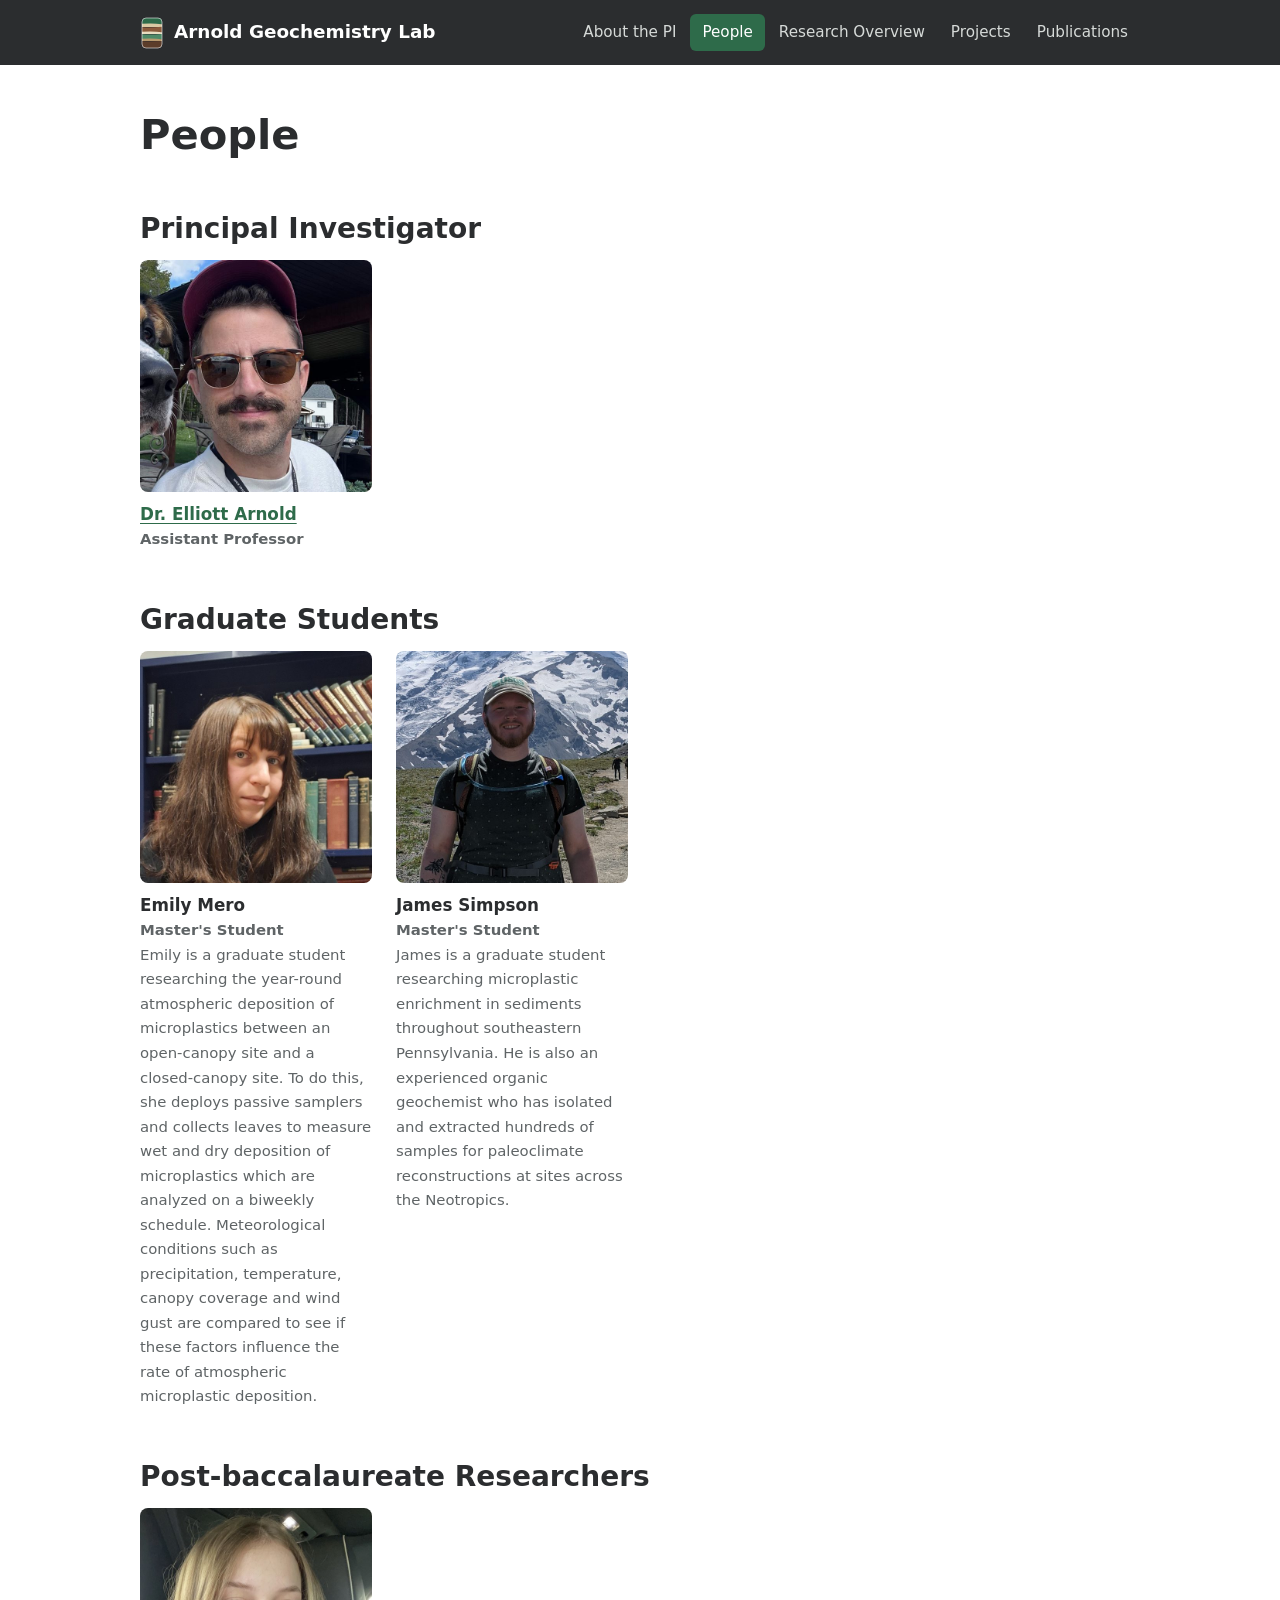
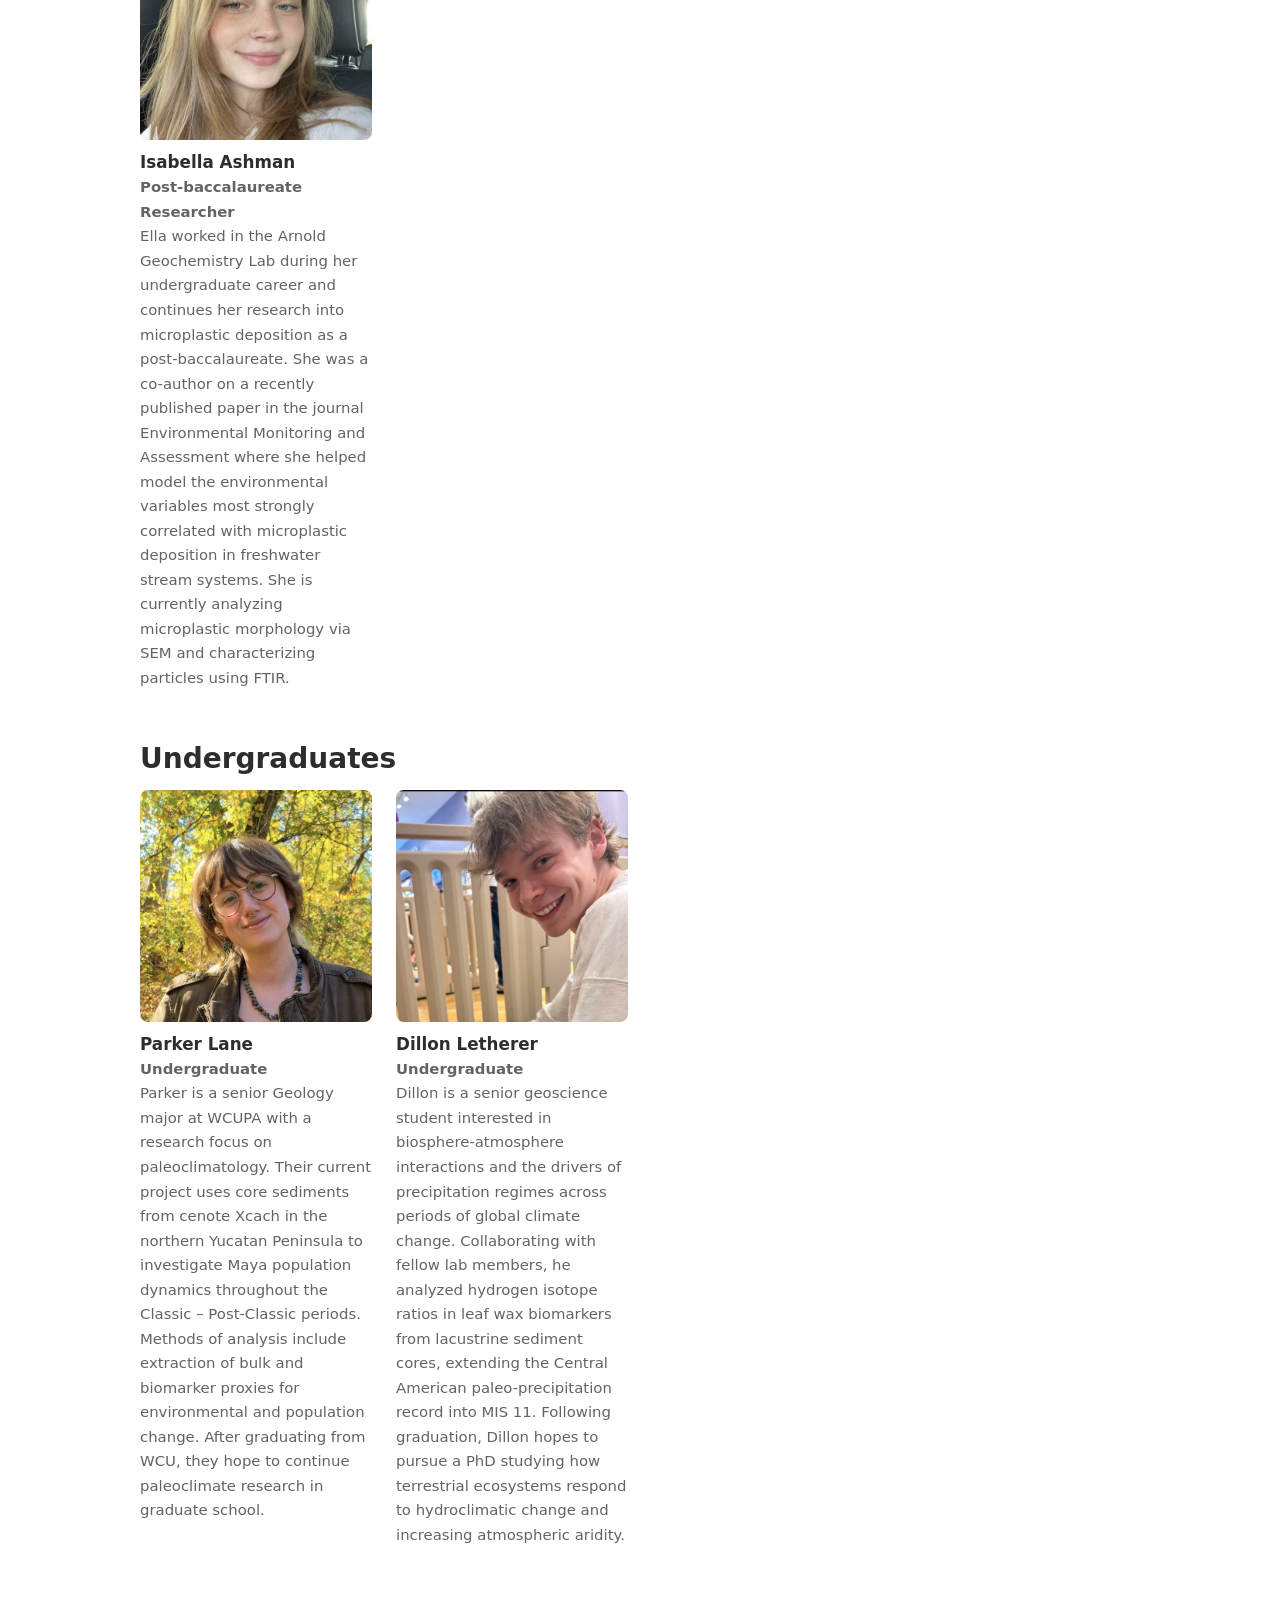
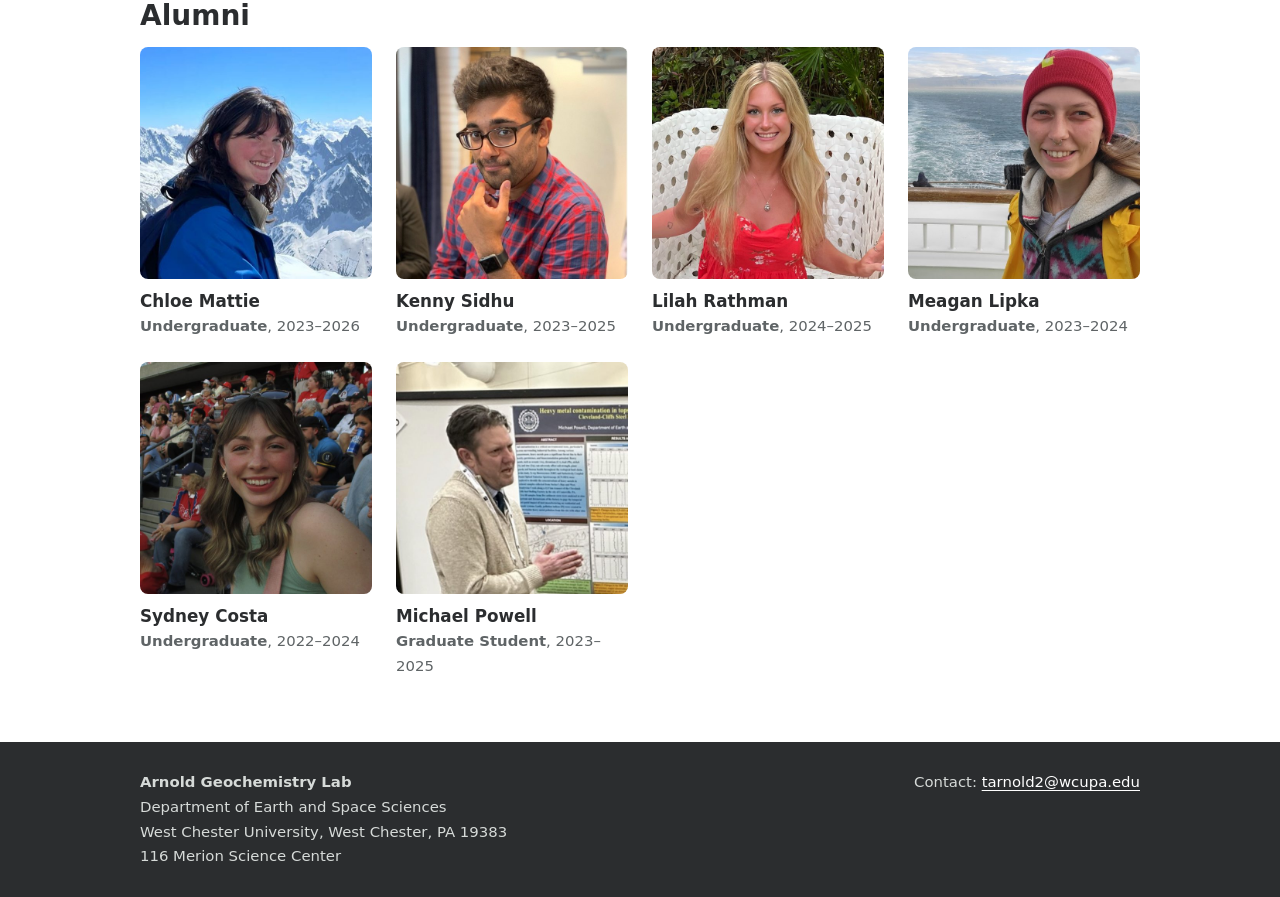
==== people.html @ 4ca5b94d "Add Arnold Geochemistry Lab website Co-Authored-By: Claude Opus 5.5 <noreply@anthropic.com>" ====
<!doctype html>
<html lang="en">
<head>
  <meta charset="utf-8">
  <meta name="viewport" content="width=device-width, initial-scale=1">
  <title>People · Arnold Geochemistry Lab</title>
  <link rel="stylesheet" href="css/style.css?v=2">
  <link rel="icon" href="assets/logo.svg" type="image/svg+xml">
</head>
<body>

<header class="site-header">
  <div class="wrap">
    <a class="brand" href="index.html"><img src="assets/logo.svg" alt="" width="24" height="32">Arnold Geochemistry Lab</a>
    <nav class="nav" aria-label="Main">
      <a href="pi.html">About the PI</a>
      <a href="people.html" aria-current="page">People</a>
      <a href="research.html">Research Overview</a>
      <a href="projects.html">Projects</a>
      <a href="publications.html">Publications</a>
    </nav>
  </div>
</header>

<main class="wrap">

  <div class="page-head">
    <h1>People</h1>
  </div>

  <!-- Current members, grouped by role in this order:
       PI, Postdoc, PhD Student, Master's Student, Undergraduate, Staff.
       Each person: name, role, start_year, photo, optional email/website, bio. -->

  <h2>Principal Investigator</h2>
  <div class="people">
    <div class="person">
      <img src="assets/people/dr-elliott-arnold.jpg" alt="Dr. Elliott Arnold" width="600" height="600" loading="lazy">
      <h3><a href="pi.html">Dr. Elliott Arnold</a></h3>
      <p><strong>Assistant Professor</strong></p>
    </div>
  </div>

  <h2>Graduate Students</h2>
  <div class="people">
    <div class="person">
      <img src="assets/people/emily-mero.jpg" alt="Emily Mero" loading="lazy">
      <h3>Emily Mero</h3>
      <p><strong>Master's Student</strong></p>
      <p>Emily is a graduate student researching the year-round atmospheric deposition of microplastics between an open-canopy site and a closed-canopy site. To do this, she deploys passive samplers and collects leaves to measure wet and dry deposition of microplastics which are analyzed on a biweekly schedule. Meteorological conditions such as precipitation, temperature, canopy coverage and wind gust are compared to see if these factors influence the rate of atmospheric microplastic deposition.</p>
    </div>
    <div class="person">
      <img src="assets/people/james-simpson.jpg" alt="James Simpson" loading="lazy">
      <h3>James Simpson</h3>
      <p><strong>Master's Student</strong></p>
      <p>James is a graduate student researching microplastic enrichment in sediments throughout southeastern Pennsylvania. He is also an experienced organic geochemist who has isolated and extracted hundreds of samples for paleoclimate reconstructions at sites across the Neotropics.</p>
    </div>
  </div>

  <h2>Post-baccalaureate Researchers</h2>
  <div class="people">
    <div class="person">
      <img src="assets/people/isabella-ashman.jpg" alt="Isabella Ashman" loading="lazy">
      <h3>Isabella Ashman</h3>
      <p><strong>Post-baccalaureate Researcher</strong></p>
      <p>Ella worked in the Arnold Geochemistry Lab during her undergraduate career and continues her research into microplastic deposition as a post-baccalaureate. She was a co-author on a recently published paper in the journal Environmental Monitoring and Assessment where she helped model the environmental variables most strongly correlated with microplastic deposition in freshwater stream systems. She is currently analyzing microplastic morphology via SEM and characterizing particles using FTIR.</p>
    </div>
  </div>

  <h2>Undergraduates</h2>
  <div class="people">
    <div class="person">
      <img src="assets/people/parker-lane.jpg" alt="Parker Lane" loading="lazy">
      <h3>Parker Lane</h3>
      <p><strong>Undergraduate</strong></p>
      <p>Parker is a senior Geology major at WCUPA with a research focus on paleoclimatology. Their current project uses core sediments from cenote Xcach in the northern Yucatan Peninsula to investigate Maya population dynamics throughout the Classic – Post-Classic periods. Methods of analysis include extraction of bulk and biomarker proxies for environmental and population change. After graduating from WCU, they hope to continue paleoclimate research in graduate school.</p>
    </div>
    <div class="person">
      <img src="assets/people/dillon-letherer.jpg" alt="Dillon Letherer" loading="lazy">
      <h3>Dillon Letherer</h3>
      <p><strong>Undergraduate</strong></p>
      <p>Dillon is a senior geoscience student interested in biosphere-atmosphere interactions and the drivers of precipitation regimes across periods of global climate change. Collaborating with fellow lab members, he analyzed hydrogen isotope ratios in leaf wax biomarkers from lacustrine sediment cores, extending the Central American paleo-precipitation record into MIS 11. Following graduation, Dillon hopes to pursue a PhD studying how terrestrial ecosystems respond to hydroclimatic change and increasing atmospheric aridity.</p>
    </div>
  </div>

  <h2>Alumni</h2>
  <div class="people">
    <div class="person">
      <img src="assets/people/chloe-mattie.jpg" alt="Chloe Mattie" loading="lazy">
      <h3>Chloe Mattie</h3>
      <p><strong>Undergraduate</strong>, 2023–2026</p>
    </div>
    <div class="person">
      <img src="assets/people/kenny-sidhu.jpg" alt="Kenny Sidhu" loading="lazy">
      <h3>Kenny Sidhu</h3>
      <p><strong>Undergraduate</strong>, 2023–2025</p>
    </div>
    <div class="person">
      <img src="assets/people/lilah-rathman.jpg" alt="Lilah Rathman" loading="lazy">
      <h3>Lilah Rathman</h3>
      <p><strong>Undergraduate</strong>, 2024–2025</p>
    </div>
    <div class="person">
      <img src="assets/people/meagan-lipka.jpg" alt="Meagan Lipka" loading="lazy">
      <h3>Meagan Lipka</h3>
      <p><strong>Undergraduate</strong>, 2023–2024</p>
    </div>
    <div class="person">
      <img src="assets/people/sydney-costa.jpg" alt="Sydney Costa" loading="lazy">
      <h3>Sydney Costa</h3>
      <p><strong>Undergraduate</strong>, 2022–2024</p>
    </div>
    <div class="person">
      <img src="assets/people/michael-powell.jpg" alt="Michael Powell presenting a research poster" loading="lazy">
      <h3>Michael Powell</h3>
      <p><strong>Graduate Student</strong>, 2023–2025</p>
    </div>
  </div>

</main>

<footer class="site-footer">
  <div class="wrap">
    <p><strong>Arnold Geochemistry Lab</strong><br>
      Department of Earth and Space Sciences<br>
      West Chester University, West Chester, PA 19383<br>
      116 Merion Science Center</p>
    <p>Contact: <a href="mailto:tarnold2@wcupa.edu">tarnold2@wcupa.edu</a></p>
  </div>
</footer>

</body>
</html>
---- css/style.css ----
/* Arnold Geochemistry Lab — shared styles
   Colors: primary charcoal #2B2D2F, accent forest green #2E6B4A. System fonts only. */

:root {
  --charcoal: #2b2d2f;
  --green: #2e6b4a;
  --green-dark: #24563b;
  --green-soft: #e8f1ec;
  --bg: #ffffff;
  --bg-alt: #f5f6f5;
  --ink: #2b2d2f;
  --muted: #5f6466;
  --line: #e1e4e2;
  --ph-bg: #fff4c2;   /* placeholder highlight */
  --ph-line: #d9b100;
  --radius: 8px;
  --max: 1040px;
  --font: system-ui, -apple-system, "Segoe UI", Roboto, "Helvetica Neue", Arial, sans-serif;
}

* { box-sizing: border-box; }

body {
  margin: 0;
  background: var(--bg);
  color: var(--ink);
  font: 17px/1.65 var(--font);
}

img { max-width: 100%; display: block; }

a { color: var(--green); text-underline-offset: 3px; }
a:hover { color: var(--green-dark); text-decoration-thickness: 2px; }

h1, h2, h3 { line-height: 1.25; margin: 0 0 .5em; color: var(--charcoal); }
h1 { font-size: clamp(1.9rem, 4vw, 2.6rem); font-weight: 700; }
h2 { font-size: clamp(1.4rem, 2.6vw, 1.75rem); font-weight: 700; margin-top: 1.8em; }
h3 { font-size: 1.15rem; font-weight: 600; }

.wrap {
  max-width: var(--max);
  margin: 0 auto;
  padding-inline: 20px;
}

/* ---------- header / nav ---------- */

.site-header { background: var(--charcoal); }
.site-header .wrap {
  display: flex;
  align-items: center;
  justify-content: space-between;
  flex-wrap: wrap;
  gap: 8px 24px;
  padding-block: 14px;
}
.brand {
  color: #fff;
  font-size: 1.15rem;
  font-weight: 700;
  text-decoration: none;
  display: flex;
  align-items: center;
  gap: 10px;
}
.brand img { width: 24px; height: 32px; flex: none; }
.brand:hover { color: #fff; }
.nav { display: flex; flex-wrap: wrap; gap: 2px; }
.nav a {
  color: #d6dad8;
  text-decoration: none;
  padding: 6px 12px;
  border-radius: 6px;
  font-size: .95rem;
}
.nav a:hover { color: #fff; background: rgba(255, 255, 255, .1); }
.nav a[aria-current="page"] { color: #fff; background: var(--green); }

/* ---------- homepage intro ---------- */

.intro {
  background: var(--bg-alt);
  border-bottom: 1px solid var(--line);
  padding-block: clamp(40px, 8vw, 80px);
}
.intro-grid {
  display: grid;
  grid-template-columns: 1.1fr 1fr;
  gap: clamp(24px, 4vw, 48px);
  align-items: center;
}
@media (max-width: 760px) { .intro-grid { grid-template-columns: 1fr; } }
.intro-photo {
  width: 100%;
  height: auto;
  aspect-ratio: 4 / 3;
  object-fit: cover;
  border-radius: var(--radius);
}
.intro h1 { max-width: 22ch; }
.intro p { font-size: 1.1rem; max-width: 65ch; margin: 0 0 1.4em; }
.intro .affil { color: var(--green); font-weight: 600; font-size: .95rem; margin-bottom: 10px; }

.btn {
  display: inline-block;
  padding: 9px 18px;
  border-radius: 6px;
  background: var(--green);
  color: #fff;
  text-decoration: none;
  font-weight: 600;
}
.btn:hover { background: var(--green-dark); color: #fff; }
.btn.secondary { background: transparent; color: var(--green); border: 1px solid var(--green); margin-left: 6px; }
.btn.secondary:hover { background: var(--green-soft); color: var(--green-dark); }

/* ---------- homepage "Join the lab" band ---------- */

.join {
  background: var(--green);
  color: #fff;
  padding-block: clamp(32px, 6vw, 52px);
}
.join h2 { color: #fff; margin: 0 0 .4em; }
.join p { max-width: 70ch; margin: 0; font-size: 1.08rem; }
.join a { color: #fff; font-weight: 600; }
.join a:hover { color: #fff; text-decoration-thickness: 2px; }

/* ---------- page layout ---------- */

main { padding-bottom: 64px; }
.page-head { padding-block: 44px 0; }
.page-head p { color: var(--muted); max-width: 65ch; margin: 0; }
/* page heading with a photo beside it (stacked on phones) */
.head-photo {
  display: grid;
  grid-template-columns: 1fr 1fr;
  gap: clamp(24px, 4vw, 48px);
  align-items: center;
}
.head-photo img { width: 100%; height: auto; border-radius: var(--radius); }
@media (max-width: 760px) { .head-photo { grid-template-columns: 1fr; } }
.more { margin-top: 12px; }

.grid {
  display: grid;
  gap: 20px;
  grid-template-columns: repeat(auto-fill, minmax(260px, 1fr));
}
.card {
  border: 1px solid var(--line);
  border-left: 4px solid var(--green);
  border-radius: var(--radius);
  padding: 20px 22px;
  background: var(--bg);
}
.card h3 { margin-top: 0; }
.card p:last-child { margin-bottom: 0; }
.meta { color: var(--muted); font-size: .92rem; margin: 0 0 8px; }

/* project with photo: photo left, text right; stacked on phones */
.projects { display: grid; gap: 24px; }
.project {
  display: grid;
  grid-template-columns: minmax(0, 2fr) minmax(0, 3fr);
  border: 1px solid var(--line);
  border-radius: var(--radius);
  overflow: hidden;
  background: var(--bg);
}
/* every photo is shown 4:3 (cropped to fit) so tall photos don't stretch the card */
.project img { width: 100%; height: auto; aspect-ratio: 4 / 3; align-self: stretch; object-fit: cover; }
.project > div { padding: 22px 24px; border-left: 4px solid var(--green); }
.project h3 { margin-top: 0; }
.project p:last-child { margin-bottom: 0; }
@media (max-width: 680px) {
  .project { grid-template-columns: 1fr; }
  .project img { align-self: auto; }
  .project > div { border-left: none; border-top: 4px solid var(--green); }
}

/* ---------- people ---------- */

.people {
  display: grid;
  gap: 24px;
  grid-template-columns: repeat(auto-fill, minmax(190px, 1fr));
}
.person img,
.photo-ph {
  width: 100%;
  height: auto;
  aspect-ratio: 1 / 1;
  object-fit: cover;
  border-radius: var(--radius);
  background: var(--bg-alt);
}
.photo-ph {
  display: grid;
  place-items: center;
  color: var(--muted);
  border: 1px solid var(--line);
  font-size: .9rem;
}
.person h3 { margin: 12px 0 2px; font-size: 1.05rem; }
.person p { margin: 0; color: var(--muted); font-size: .93rem; }

.pi {
  display: grid;
  grid-template-columns: 240px 1fr;
  gap: 32px;
  align-items: start;
}
.pi-photo { width: 100%; height: auto; border-radius: var(--radius); }
@media (max-width: 680px) { .pi { grid-template-columns: 1fr; } .pi .photo-ph, .pi img { max-width: 260px; } }

/* ---------- publications ---------- */

.pub-year {
  font-size: 1.15rem;
  color: var(--green);
  border-bottom: 1px solid var(--line);
  padding-bottom: 6px;
  margin: 28px 0 4px;
}
.jump { color: var(--muted); font-size: .95rem; margin-top: 16px; }
.pubs { list-style: none; padding: 0; margin: 0; }
.pubs li { padding: 14px 0; border-bottom: 1px solid var(--line); }
.pubs li:last-child { border-bottom: none; }
.pub-title { font-weight: 600; }
.pub-venue { font-style: italic; }
.pub-links { margin-top: 6px; display: flex; gap: 8px; flex-wrap: wrap; }
.tag {
  font-size: .8rem;
  font-weight: 600;
  padding: 2px 10px;
  border-radius: 4px;
  background: var(--green-soft);
  color: var(--green-dark);
  text-decoration: none;
}
.legend { color: var(--muted); font-size: .92rem; }

/* ---------- placeholders (remove the class once real text is in) ---------- */

.ph {
  background: var(--ph-bg);
  outline: 1px dashed var(--ph-line);
  border-radius: 3px;
  padding: 0 3px;
}

/* ---------- footer ---------- */

.site-footer { background: var(--charcoal); color: #d6dad8; font-size: .93rem; }
.site-footer a { color: #fff; }
.site-footer .wrap {
  display: flex;
  flex-wrap: wrap;
  justify-content: space-between;
  gap: 16px;
  padding-block: 28px;
}
.site-footer p { margin: 0; }
.site-footer .ph { color: var(--charcoal); }
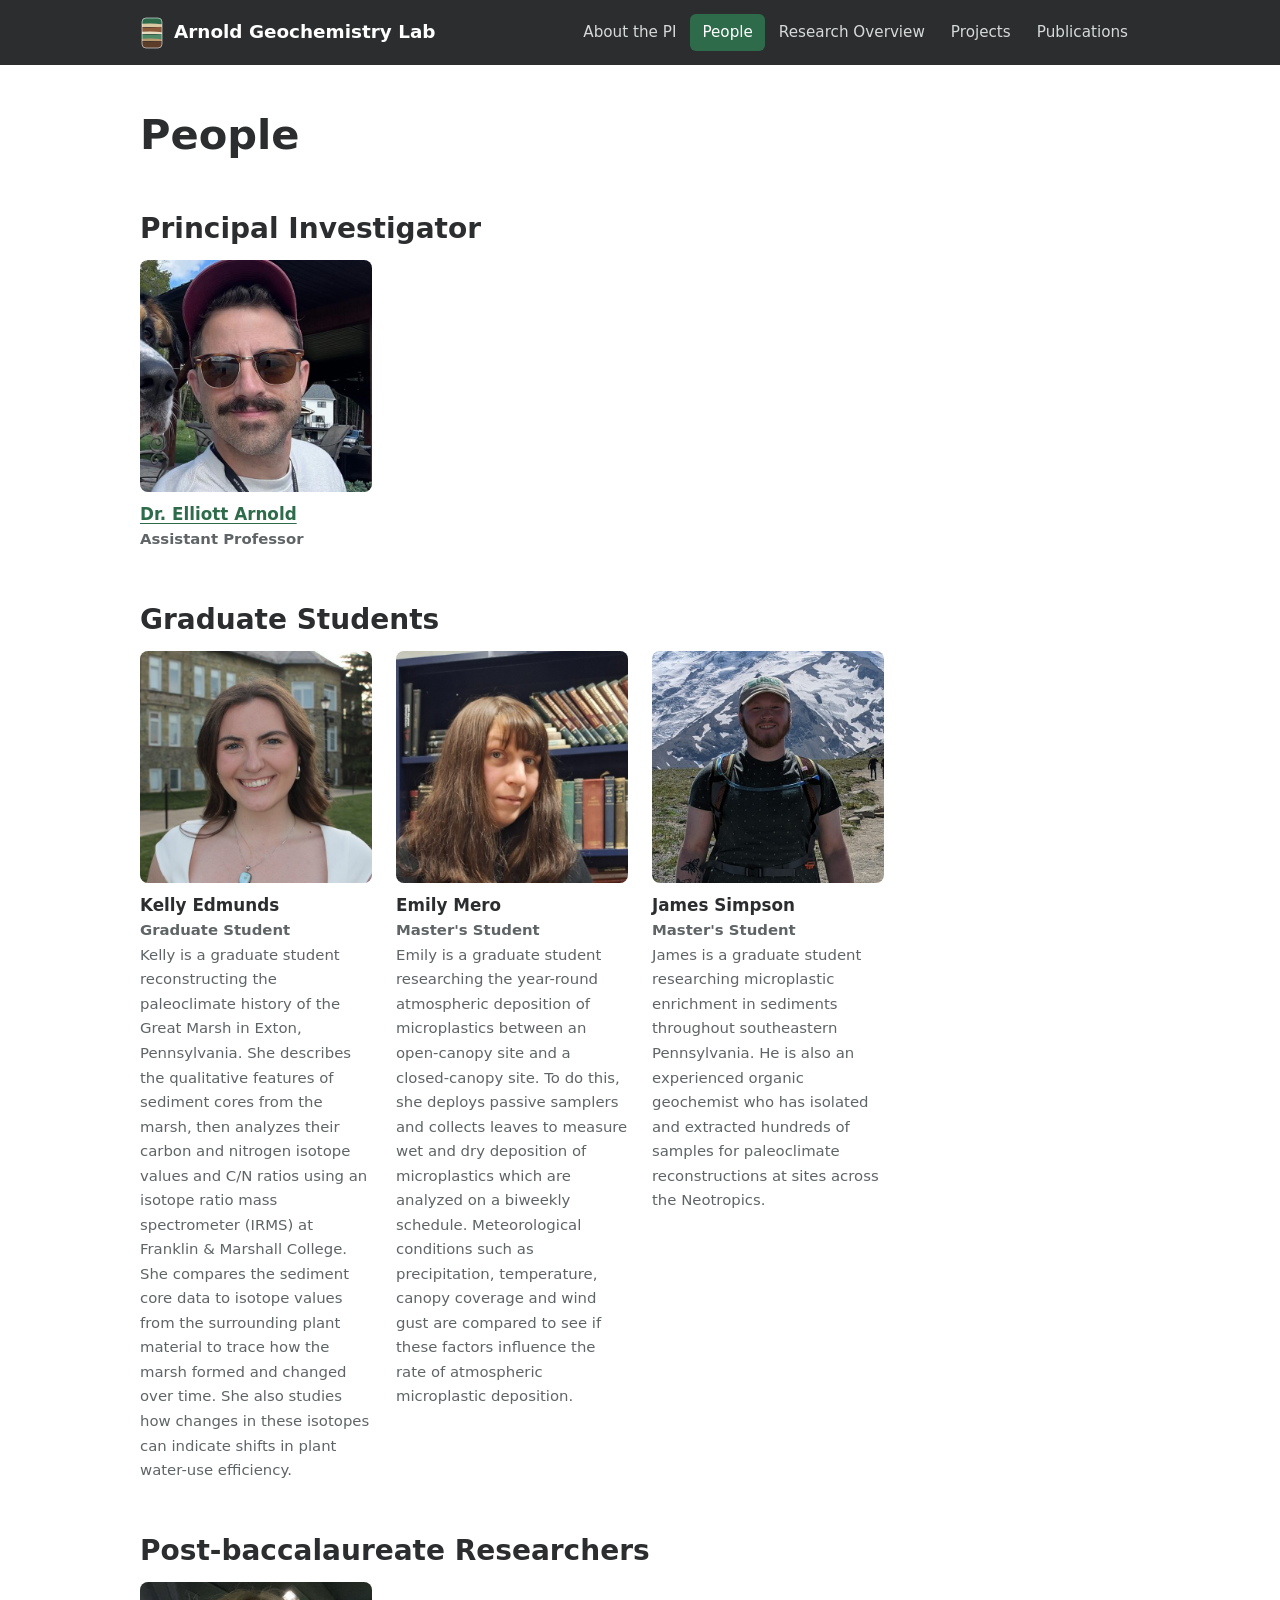
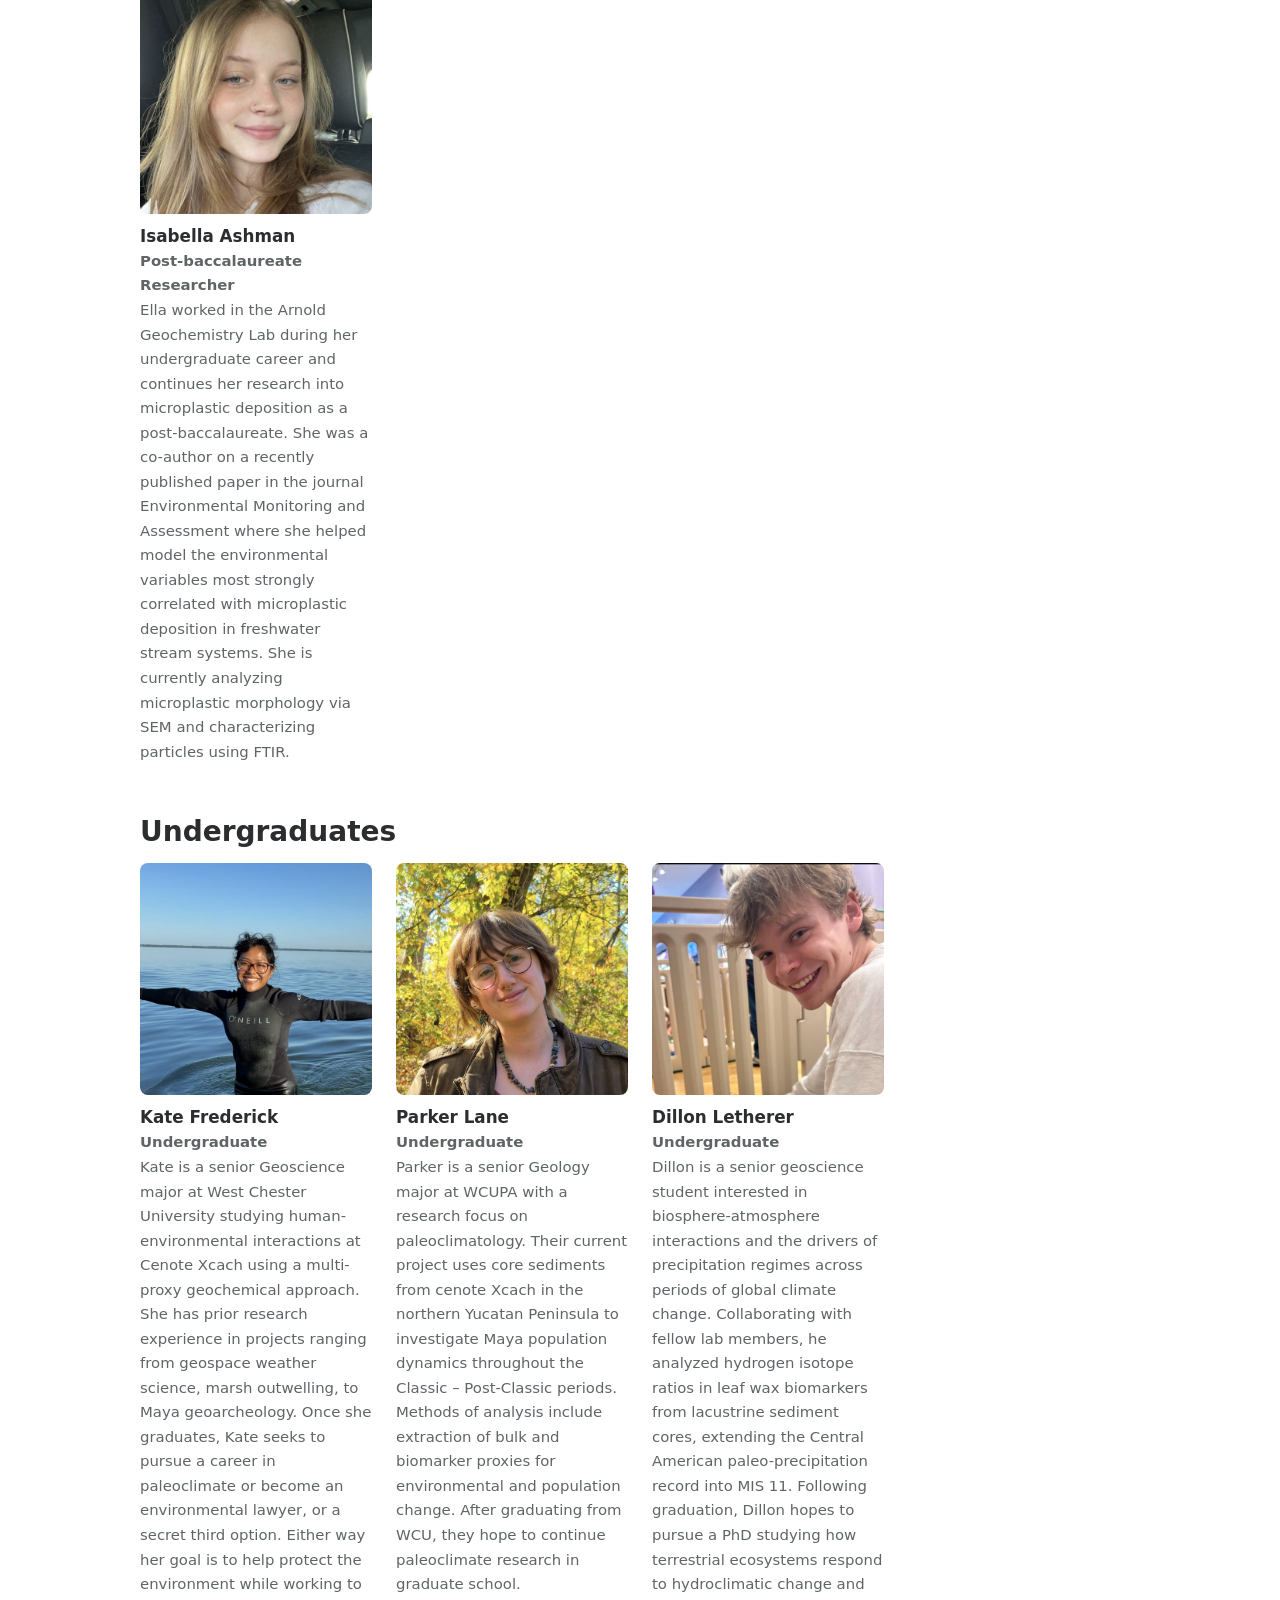
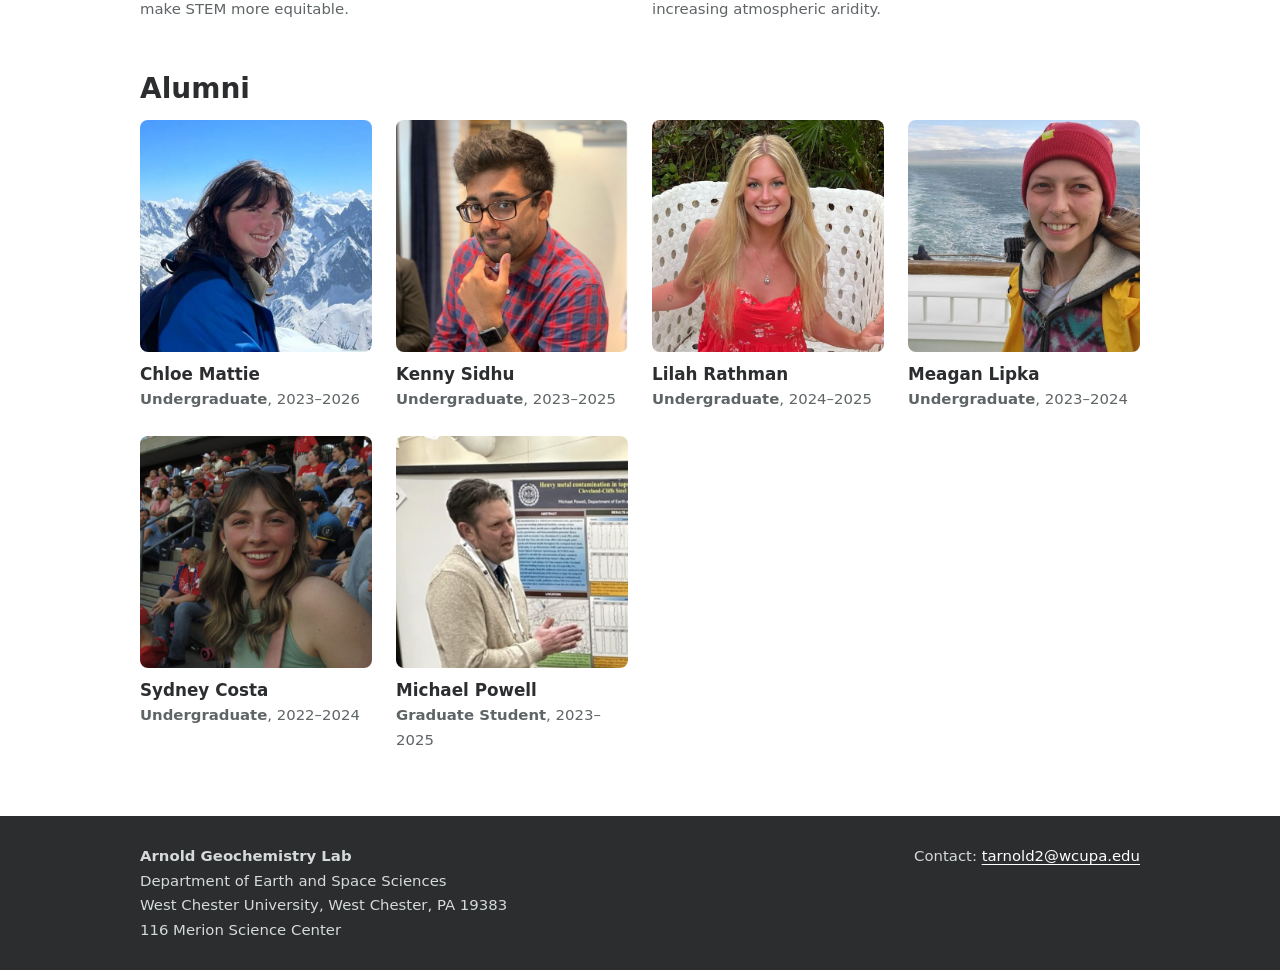
==== commit e2724d06: "Add Kelly Edmunds and Kate Frederick to members Co-Authored-By: Claude Opus 5.5 <noreply@anthropic.c" ====
--- a/people.html
+++ b/people.html
@@ -44,6 +44,12 @@
   <h2>Graduate Students</h2>
   <div class="people">
     <div class="person">
+      <img src="assets/people/kelly-edmunds.jpg" alt="Kelly Edmunds" loading="lazy">
+      <h3>Kelly Edmunds</h3>
+      <p><strong>Graduate Student</strong></p>
+      <p>Kelly is a graduate student reconstructing the paleoclimate history of the Great Marsh in Exton, Pennsylvania. She describes the qualitative features of sediment cores from the marsh, then analyzes their carbon and nitrogen isotope values and C/N ratios using an isotope ratio mass spectrometer (IRMS) at Franklin &amp; Marshall College. She compares the sediment core data to isotope values from the surrounding plant material to trace how the marsh formed and changed over time. She also studies how changes in these isotopes can indicate shifts in plant water-use efficiency.</p>
+    </div>
+    <div class="person">
       <img src="assets/people/emily-mero.jpg" alt="Emily Mero" loading="lazy">
       <h3>Emily Mero</h3>
       <p><strong>Master's Student</strong></p>
@@ -69,6 +75,12 @@
 
   <h2>Undergraduates</h2>
   <div class="people">
+    <div class="person">
+      <img src="assets/people/kate-frederick.jpg" alt="Kate Frederick" loading="lazy">
+      <h3>Kate Frederick</h3>
+      <p><strong>Undergraduate</strong></p>
+      <p>Kate is a senior Geoscience major at West Chester University studying human-environmental interactions at Cenote Xcach using a multi-proxy geochemical approach. She has prior research experience in projects ranging from geospace weather science, marsh outwelling, to Maya geoarcheology. Once she graduates, Kate seeks to pursue a career in paleoclimate or become an environmental lawyer, or a secret third option. Either way her goal is to help protect the environment while working to make STEM more equitable.</p>
+    </div>
     <div class="person">
       <img src="assets/people/parker-lane.jpg" alt="Parker Lane" loading="lazy">
       <h3>Parker Lane</h3>
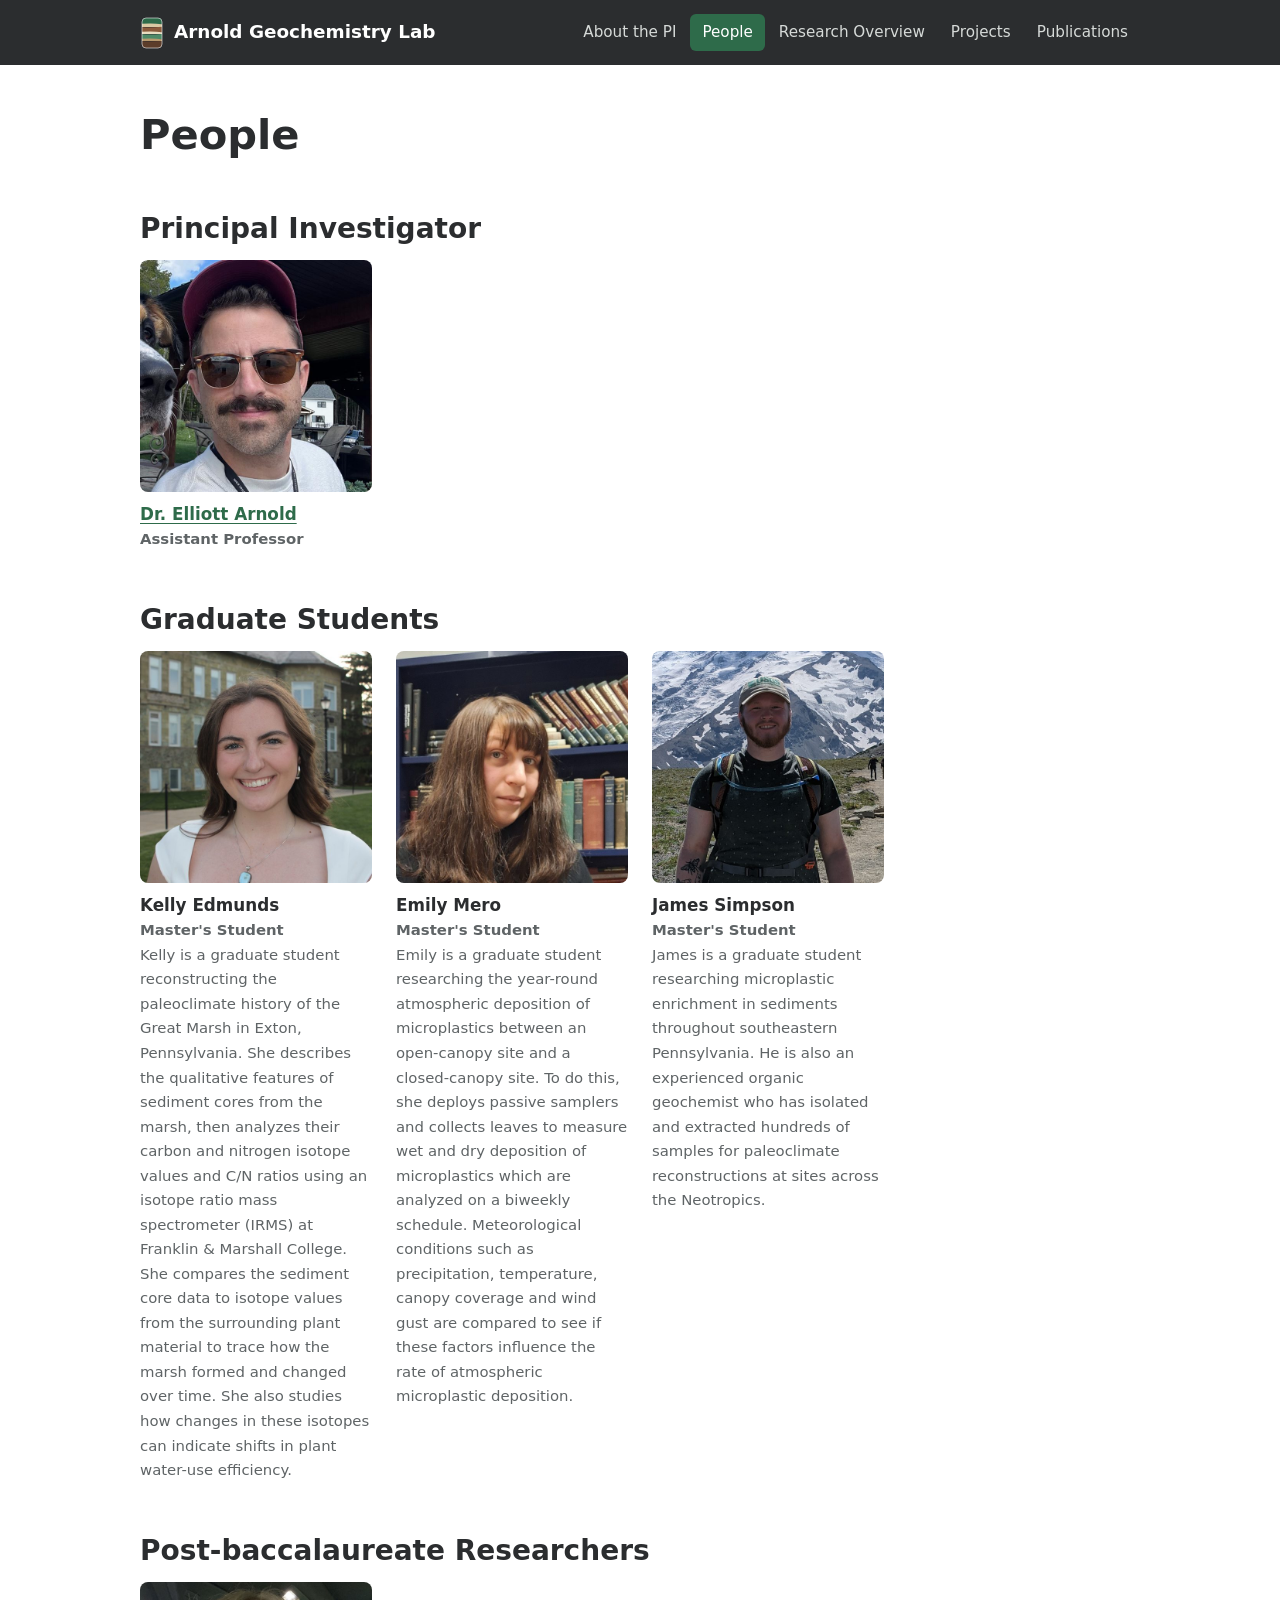
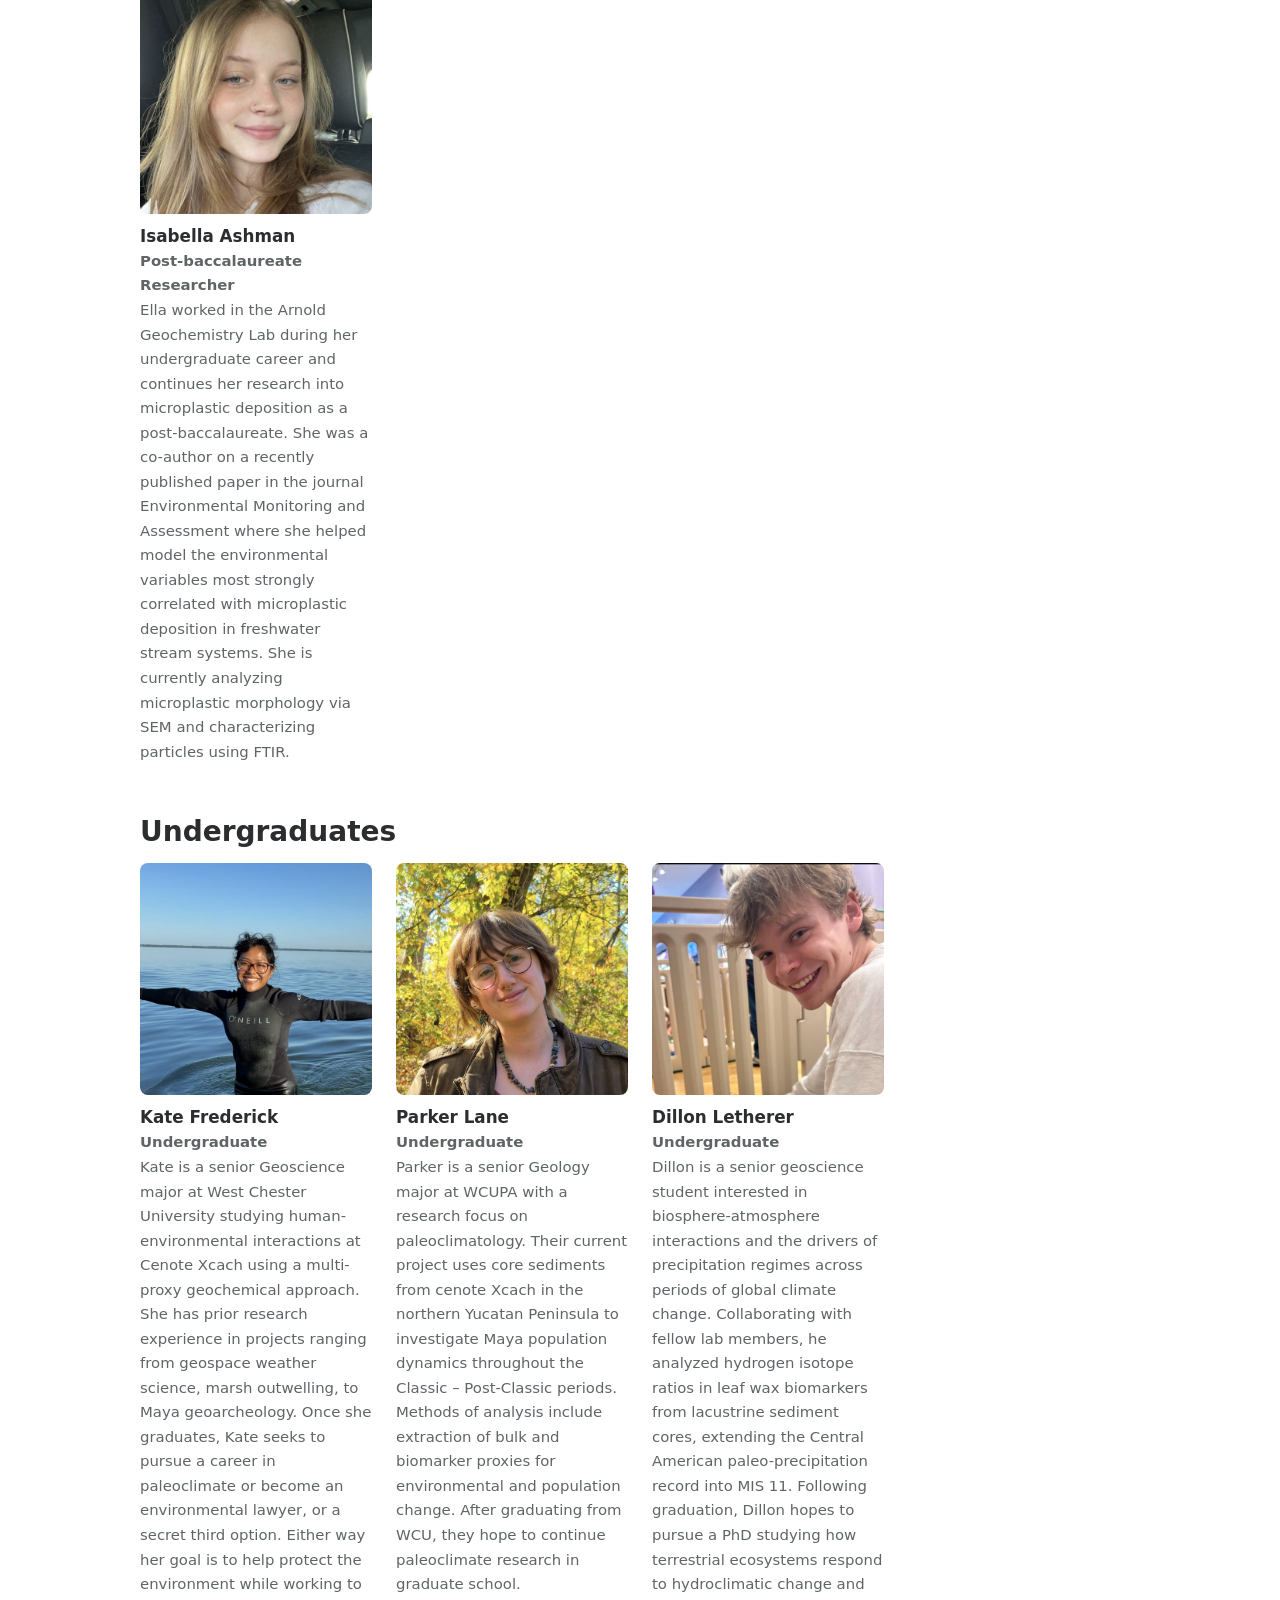
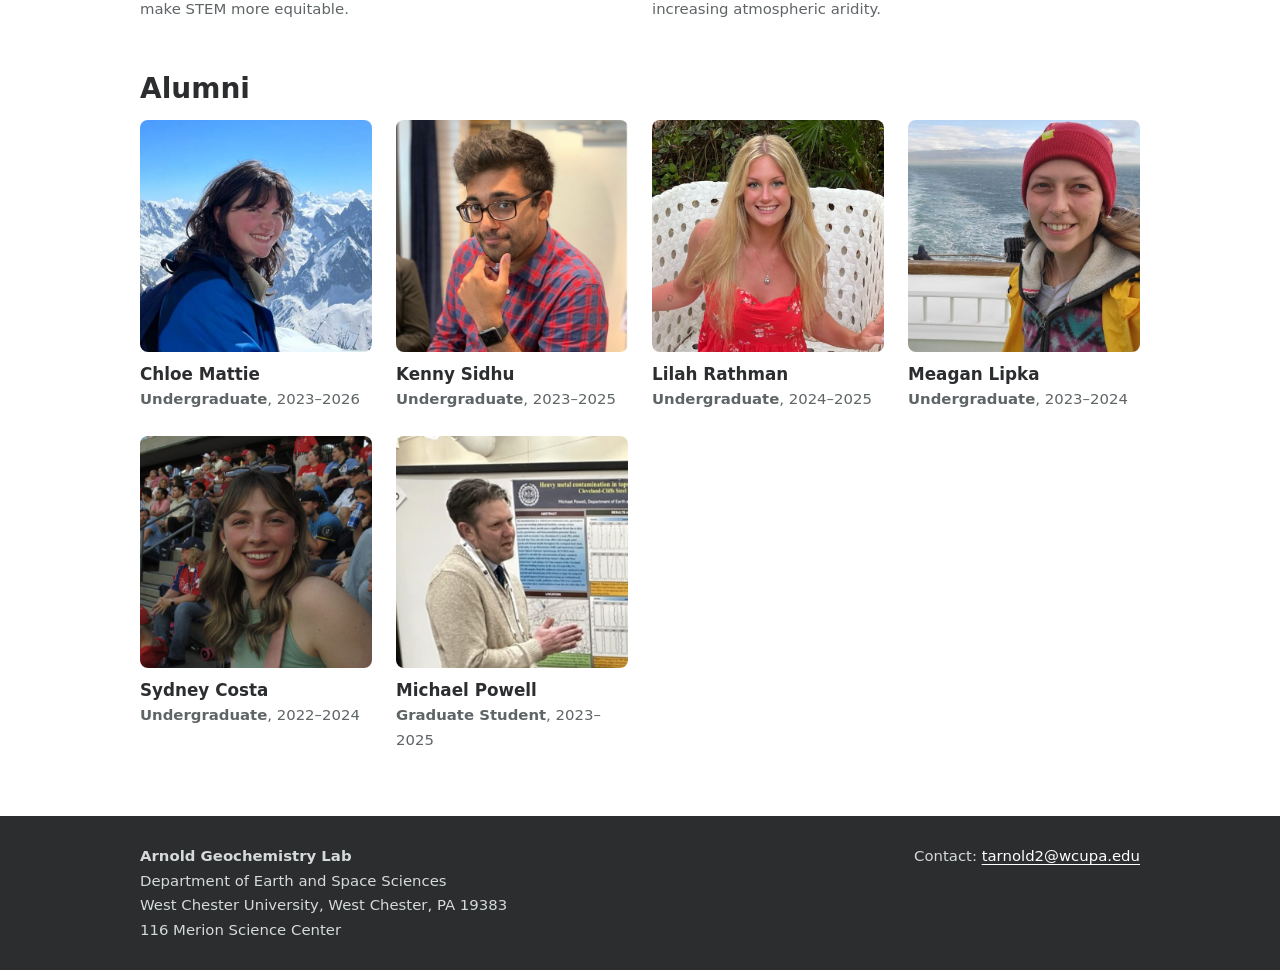
==== commit 3271ced6: "Change Kelly Edmunds's title to Master's Student Co-Authored-By: Claude Opus 5.5 <noreply@anthropic." ====
--- a/people.html
+++ b/people.html
@@ -46,7 +46,7 @@
     <div class="person">
       <img src="assets/people/kelly-edmunds.jpg" alt="Kelly Edmunds" loading="lazy">
       <h3>Kelly Edmunds</h3>
-      <p><strong>Graduate Student</strong></p>
+      <p><strong>Master's Student</strong></p>
       <p>Kelly is a graduate student reconstructing the paleoclimate history of the Great Marsh in Exton, Pennsylvania. She describes the qualitative features of sediment cores from the marsh, then analyzes their carbon and nitrogen isotope values and C/N ratios using an isotope ratio mass spectrometer (IRMS) at Franklin &amp; Marshall College. She compares the sediment core data to isotope values from the surrounding plant material to trace how the marsh formed and changed over time. She also studies how changes in these isotopes can indicate shifts in plant water-use efficiency.</p>
     </div>
     <div class="person">
